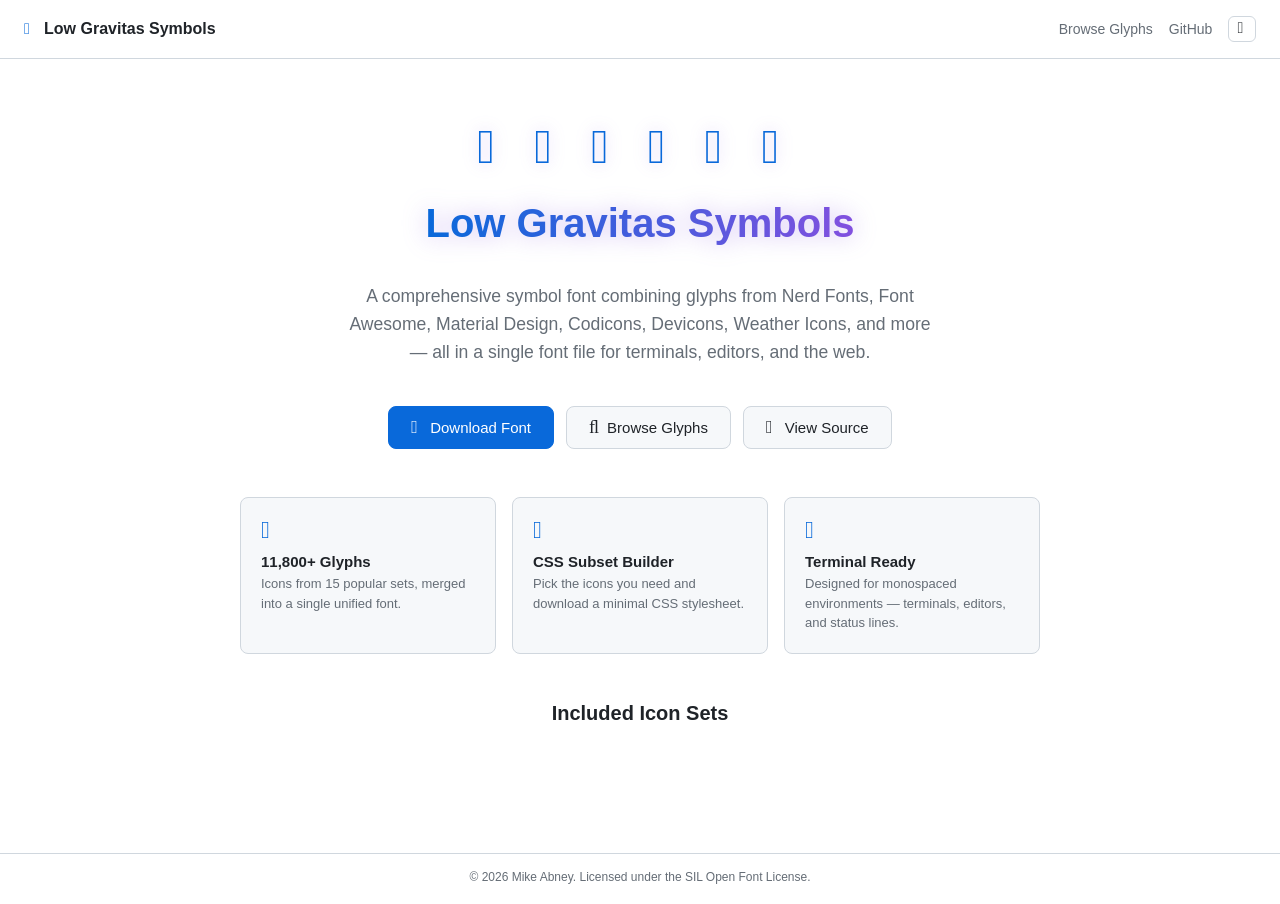
==== site/index.html @ 64779298 "Add GitHub Pages glyph browser site - Landing page with animated gradient title, floating hero icons" ====
<!DOCTYPE html>
<html lang="en">
<head>
<meta charset="UTF-8">
<meta name="viewport" content="width=device-width, initial-scale=1.0">
<title>Low Gravitas Symbols</title>
<style>
@font-face {
  font-family: 'LowGravitasSymbols';
  src: url('LowGravitasSymbols.ttf') format('truetype');
  font-display: swap;
}

*, *::before, *::after { box-sizing: border-box; margin: 0; padding: 0; }

:root {
  --bg: #0d1117;
  --surface: #161b22;
  --border: #30363d;
  --text: #e6edf3;
  --text-dim: #8b949e;
  --accent: #58a6ff;
  --accent-hover: #79c0ff;
  --toast-text: #000;
  --shadow-alpha: 0.4;
  --glow: rgba(188, 140, 255, 0.5);

  --accent-secondary: #bc8cff;
}

@media (prefers-color-scheme: light) {
  :root:not([data-theme="dark"]) {
    --bg: #ffffff; --surface: #f6f8fa; --border: #d0d7de;
    --text: #1f2328; --text-dim: #656d76; --accent: #0969da;
    --accent-hover: #0550ae; --toast-text: #fff; --shadow-alpha: 0.15;
    --glow: rgba(130, 80, 223, 0.4); --accent-secondary: #8250df;
  }
}
[data-theme="light"] {
  --bg: #ffffff; --surface: #f6f8fa; --border: #d0d7de;
  --text: #1f2328; --text-dim: #656d76; --accent: #0969da;
  --accent-hover: #0550ae; --toast-text: #fff; --shadow-alpha: 0.15;
  --glow: rgba(130, 80, 223, 0.4); --accent-secondary: #8250df;
}

body {
  font-family: -apple-system, BlinkMacSystemFont, 'Segoe UI', Helvetica, Arial, sans-serif;
  background: var(--bg);
  color: var(--text);
  min-height: 100vh;
  display: flex;
  flex-direction: column;
}

.lg { font-family: 'LowGravitasSymbols', monospace; }

nav {
  display: flex;
  justify-content: space-between;
  align-items: center;
  padding: 16px 24px;
  border-bottom: 1px solid var(--border);
}

nav .nav-left {
  font-size: 1rem;
  font-weight: 600;
}

nav .nav-right {
  display: flex;
  gap: 16px;
  align-items: center;
}

nav a {
  color: var(--text-dim);
  text-decoration: none;
  font-size: 14px;
  transition: color 0.15s;
}

nav a:hover { color: var(--accent); }

#theme-toggle {
  background: none;
  border: 1px solid var(--border);
  border-radius: 6px;
  padding: 4px 8px;
  cursor: pointer;
  font-size: 16px;
  line-height: 1;
  transition: border-color 0.15s;
  font-family: 'LowGravitasSymbols', monospace;
  color: var(--text);
}
#theme-toggle:hover { border-color: var(--accent); }

main {
  flex: 1;
  display: flex;
  flex-direction: column;
  align-items: center;
  justify-content: center;
  padding: 64px 24px;
  text-align: center;
}


.hero-icons {
  font-family: 'LowGravitasSymbols', monospace;
  font-size: 48px;
  letter-spacing: 12px;
  margin-bottom: 24px;
  color: var(--accent);
  display: flex;
  gap: 16px;
}

.hero-icons span {
  display: inline-block;
  animation: float 3s ease-in-out infinite;
  filter: drop-shadow(0 0 8px var(--glow));
}

.hero-icons span:nth-child(1) { animation-delay: 0s; }
.hero-icons span:nth-child(2) { animation-delay: 0.3s; }
.hero-icons span:nth-child(3) { animation-delay: 0.6s; }
.hero-icons span:nth-child(4) { animation-delay: 0.9s; }
.hero-icons span:nth-child(5) { animation-delay: 1.2s; }
.hero-icons span:nth-child(6) { animation-delay: 1.5s; }

@keyframes float {
  0%, 100% { transform: translateY(0); }
  50% { transform: translateY(-8px); }
}

main h1 {
  font-size: 2.5rem;
  font-weight: 700;
  margin-bottom: 12px;
  background: linear-gradient(90deg, var(--accent), var(--accent-secondary), var(--accent), var(--accent-secondary));
  background-size: 300% 100%;
  -webkit-background-clip: text;
  -webkit-text-fill-color: transparent;
  background-clip: text;
  filter: drop-shadow(0 0 12px var(--glow));
  animation: gradient-shift 12s ease infinite;
}

@keyframes gradient-shift {
  0% { background-position: 0% 50%; }
  50% { background-position: 100% 50%; }
  100% { background-position: 0% 50%; }
}


.version {
  color: var(--text-dim);
  font-size: 14px;
  margin-bottom: 24px;
  font-family: monospace;
}

main p {
  color: var(--text-dim);
  font-size: 1.1rem;
  max-width: 600px;
  line-height: 1.6;
  margin-bottom: 40px;
}

.actions {
  display: flex;
  gap: 12px;
  flex-wrap: wrap;
  justify-content: center;
  margin-bottom: 48px;
}

.btn {
  display: inline-flex;
  align-items: center;
  gap: 8px;
  padding: 10px 22px;
  border-radius: 8px;
  font-size: 15px;
  font-weight: 500;
  text-decoration: none;
  transition: background 0.15s, border-color 0.15s, box-shadow 0.2s;
  cursor: pointer;
  border: 1px solid var(--border);
  color: var(--text);
  background: var(--surface);
}

.btn:hover {
  border-color: var(--accent);
  box-shadow: 0 0 14px var(--glow);
}

.btn.primary {
  background: var(--accent);
  color: var(--toast-text);
  border-color: var(--accent);
}

.btn.primary:hover {
  background: var(--accent-hover);
  border-color: var(--accent-hover);
  box-shadow: 0 0 18px var(--glow);
}

.btn .lg { font-size: 18px; }

.features {
  display: grid;
  grid-template-columns: repeat(auto-fit, minmax(240px, 1fr));
  gap: 16px;
  max-width: 800px;
  width: 100%;
  margin-bottom: 48px;
}

.feature {
  background: var(--surface);
  border: 1px solid var(--border);
  border-radius: 8px;
  padding: 20px;
  text-align: left;
}

.feature .icon {
  font-family: 'LowGravitasSymbols', monospace;
  font-size: 24px;
  margin-bottom: 8px;
  color: var(--accent);
}

.feature h3 { font-size: 15px; margin-bottom: 4px; }
.feature p { font-size: 13px; color: var(--text-dim); margin-bottom: 0; line-height: 1.5; }

.sets-preview {
  max-width: 800px;
  width: 100%;
  margin-bottom: 48px;
}

.sets-preview h2 {
  font-size: 1.25rem;
  margin-bottom: 16px;
}

.sets-grid {
  display: flex;
  flex-wrap: wrap;
  gap: 8px;
  justify-content: center;
}

.set-pill {
  background: var(--surface);
  border: 1px solid var(--border);
  border-radius: 20px;
  padding: 6px 14px;
  font-size: 13px;
  color: var(--text-dim);
  white-space: nowrap;
  text-decoration: none;
  transition: border-color 0.15s;
}

.set-pill {
  transition: border-color 0.15s, box-shadow 0.2s;
}

.set-pill:hover {
  border-color: var(--accent);
  box-shadow: 0 0 12px var(--glow);
}

.set-pill .ct { color: var(--accent); font-family: monospace; margin-left: 4px; }

footer {
  border-top: 1px solid var(--border);
  padding: 16px 24px;
  text-align: center;
  color: var(--text-dim);
  font-size: 12px;
}

footer a { color: var(--text-dim); text-decoration: none; }
footer a:hover { color: var(--accent); }

.fade-in {
  opacity: 0;
  transform: translateY(16px);
  transition: opacity 0.5s ease, transform 0.5s ease;
}

.fade-in.visible {
  opacity: 1;
  transform: translateY(0);
}

@media (prefers-reduced-motion: reduce) {
  .hero-icons span { animation: none; }
  main h1 { animation: none; }
  .fade-in { opacity: 1; transform: none; transition: none; }
}
</style>
</head>
<body>

<nav>
  <span class="nav-left"><span class="lg" style="margin-right:6px;color:var(--accent)">&#xE900;</span> Low Gravitas Symbols</span>
  <div class="nav-right">
    <a href="browser.html">Browse Glyphs</a>
    <a href="https://github.com/mikeabney/low-gravitas-symbol-font">GitHub</a>
    <button id="theme-toggle"></button>
  </div>
</nav>

<main>
  <div class="hero-icons"><span>&#xE702;</span><span>&#xE711;</span><span>&#xE900;</span><span>&#xF121;</span><span>&#xEA73;</span><span>&#xF413;</span></div>
  <h1>Low Gravitas Symbols</h1>
  <div class="version" id="version"></div>
  <p>
    A comprehensive symbol font combining glyphs from Nerd Fonts, Font Awesome,
    Material Design, Codicons, Devicons, Weather Icons, and more &mdash;
    all in a single font file for terminals, editors, and the web.
  </p>

  <div class="actions">
    <a class="btn primary" id="download-btn" href="https://github.com/mikeabney/low-gravitas-symbol-font/releases/latest">
      <span class="lg">&#xF019;</span> Download Font
    </a>
    <a class="btn" href="browser.html">
      <span class="lg">&#xF002;</span> Browse Glyphs
    </a>
    <a class="btn" href="https://github.com/mikeabney/low-gravitas-symbol-font">
      <span class="lg">&#xF09B;</span> View Source
    </a>
  </div>

  <div class="features">
    <div class="feature fade-in">
      <div class="icon">&#xF413;</div>
      <h3>11,800+ Glyphs</h3>
      <p>Icons from 15 popular sets, merged into a single unified font.</p>
    </div>
    <div class="feature fade-in">
      <div class="icon">&#xEA73;</div>
      <h3>CSS Subset Builder</h3>
      <p>Pick the icons you need and download a minimal CSS stylesheet.</p>
    </div>
    <div class="feature fade-in">
      <div class="icon">&#xF489;</div>
      <h3>Terminal Ready</h3>
      <p>Designed for monospaced environments &mdash; terminals, editors, and status lines.</p>
    </div>
  </div>

  <div class="sets-preview fade-in">
    <h2>Included Icon Sets</h2>
    <div class="sets-grid" id="sets-grid"></div>
  </div>
</main>

<footer>
  &copy; 2026 <a href="https://github.com/mikeabney">Mike Abney</a>.
  Licensed under the <a href="https://github.com/mikeabney/low-gravitas-symbol-font/blob/main/LICENSE-FONT">SIL Open Font License</a>.
</footer>

<script>
(function() {
  // Theme
  const themeBtn = document.getElementById('theme-toggle');
  let userTheme = sessionStorage.getItem('theme') || null;
  if (userTheme) document.documentElement.setAttribute('data-theme', userTheme);
  themeBtn.textContent = String.fromCodePoint(0xF050E);
  themeBtn.title = 'Toggle light/dark theme';
  function getTheme() {
    if (userTheme) return userTheme;
    return window.matchMedia('(prefers-color-scheme: light)').matches ? 'light' : 'dark';
  }
  function applyTheme() {
    if (userTheme) document.documentElement.setAttribute('data-theme', userTheme);
    else document.documentElement.removeAttribute('data-theme');
  }
  themeBtn.addEventListener('click', () => { userTheme = getTheme() === 'dark' ? 'light' : 'dark'; sessionStorage.setItem('theme', userTheme); applyTheme(); });
  window.matchMedia('(prefers-color-scheme: light)').addEventListener('change', () => { if (!userTheme) applyTheme(); });

  // Fade-in on scroll
  const fadeObserver = new IntersectionObserver((entries) => {
    entries.forEach((entry, i) => {
      if (entry.isIntersecting) {
        setTimeout(() => entry.target.classList.add('visible'), i * 100);
        fadeObserver.unobserve(entry.target);
      }
    });
  }, { threshold: 0.1 });
  document.querySelectorAll('.fade-in').forEach(el => fadeObserver.observe(el));

  // Count-up animation
  function countUp(el, target, duration) {
    const start = performance.now();
    const update = (now) => {
      const progress = Math.min((now - start) / duration, 1);
      const eased = 1 - Math.pow(1 - progress, 3); // ease-out cubic
      el.textContent = Math.floor(eased * target).toLocaleString();
      if (progress < 1) requestAnimationFrame(update);
      else el.textContent = target.toLocaleString();
    };
    requestAnimationFrame(update);
  }

  // Load manifest for set counts and version
  fetch('glyphs.json')
    .then(r => r.json())
    .then(data => {
      const counts = {};
      data.forEach(g => { counts[g.set] = (counts[g.set] || 0) + 1; });
      const grid = document.getElementById('sets-grid');
      Object.keys(counts).sort().forEach(set => {
        const pill = document.createElement('a');
        pill.className = 'set-pill';
        pill.href = 'browser.html?set=' + encodeURIComponent(set);
        pill.innerHTML = set + '<span class="ct">' + counts[set].toLocaleString() + '</span>';
        grid.appendChild(pill);
      });
      // Show glyph count with animation
      const versionEl = document.getElementById('version');
      const countSpan = document.createElement('span');
      versionEl.appendChild(countSpan);
      countUp(countSpan, data.length, 1200);
      versionEl.insertAdjacentHTML('beforeend', ' glyphs');
    })
    .catch(() => {});

  // Prepend version number
  fetch('VERSION')
    .then(r => r.ok ? r.text() : null)
    .then(v => {
      if (v) {
        const versionEl = document.getElementById('version');
        versionEl.insertAdjacentHTML('afterbegin', 'v' + v.trim() + ' \u00B7 ');
      }
    })
    .catch(() => {});
})();
</script>

</body>
</html>
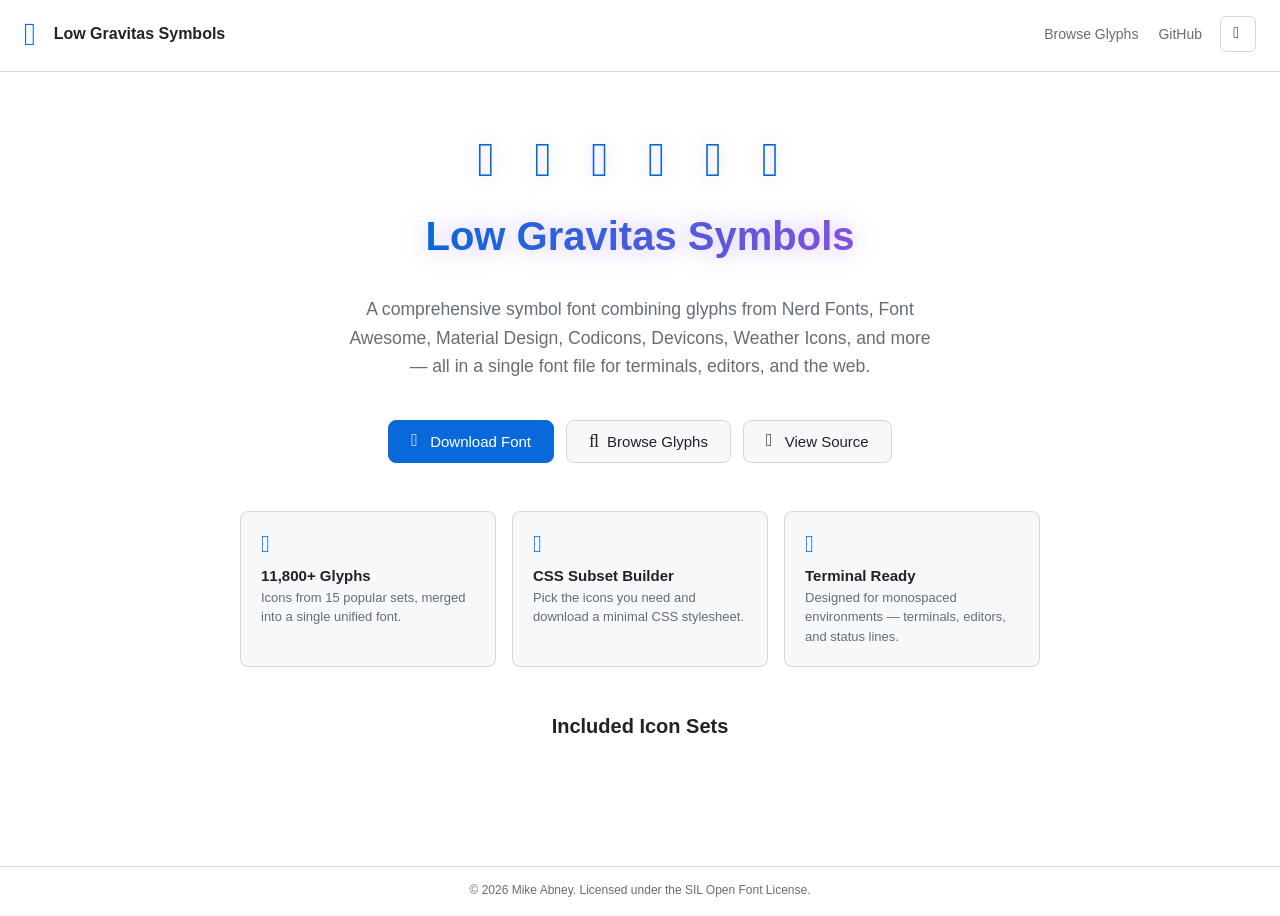
==== commit 27b99750: "Fix Powerline glyph names and overhaul glyph browser site - Fix 18 misnamed Powerline Extra glyphs (" ====
--- a/site/index.html
+++ b/site/index.html
@@ -4,325 +4,22 @@
 <meta charset="UTF-8">
 <meta name="viewport" content="width=device-width, initial-scale=1.0">
 <title>Low Gravitas Symbols</title>
-<style>
-@font-face {
-  font-family: 'LowGravitasSymbols';
-  src: url('LowGravitasSymbols.ttf') format('truetype');
-  font-display: swap;
-}
-
-*, *::before, *::after { box-sizing: border-box; margin: 0; padding: 0; }
-
-:root {
-  --bg: #0d1117;
-  --surface: #161b22;
-  --border: #30363d;
-  --text: #e6edf3;
-  --text-dim: #8b949e;
-  --accent: #58a6ff;
-  --accent-hover: #79c0ff;
-  --toast-text: #000;
-  --shadow-alpha: 0.4;
-  --glow: rgba(188, 140, 255, 0.5);
-
-  --accent-secondary: #bc8cff;
-}
-
-@media (prefers-color-scheme: light) {
-  :root:not([data-theme="dark"]) {
-    --bg: #ffffff; --surface: #f6f8fa; --border: #d0d7de;
-    --text: #1f2328; --text-dim: #656d76; --accent: #0969da;
-    --accent-hover: #0550ae; --toast-text: #fff; --shadow-alpha: 0.15;
-    --glow: rgba(130, 80, 223, 0.4); --accent-secondary: #8250df;
-  }
-}
-[data-theme="light"] {
-  --bg: #ffffff; --surface: #f6f8fa; --border: #d0d7de;
-  --text: #1f2328; --text-dim: #656d76; --accent: #0969da;
-  --accent-hover: #0550ae; --toast-text: #fff; --shadow-alpha: 0.15;
-  --glow: rgba(130, 80, 223, 0.4); --accent-secondary: #8250df;
-}
-
-body {
-  font-family: -apple-system, BlinkMacSystemFont, 'Segoe UI', Helvetica, Arial, sans-serif;
-  background: var(--bg);
-  color: var(--text);
-  min-height: 100vh;
-  display: flex;
-  flex-direction: column;
-}
-
-.lg { font-family: 'LowGravitasSymbols', monospace; }
-
-nav {
-  display: flex;
-  justify-content: space-between;
-  align-items: center;
-  padding: 16px 24px;
-  border-bottom: 1px solid var(--border);
-}
-
-nav .nav-left {
-  font-size: 1rem;
-  font-weight: 600;
-}
-
-nav .nav-right {
-  display: flex;
-  gap: 16px;
-  align-items: center;
-}
-
-nav a {
-  color: var(--text-dim);
-  text-decoration: none;
-  font-size: 14px;
-  transition: color 0.15s;
-}
-
-nav a:hover { color: var(--accent); }
-
-#theme-toggle {
-  background: none;
-  border: 1px solid var(--border);
-  border-radius: 6px;
-  padding: 4px 8px;
-  cursor: pointer;
-  font-size: 16px;
-  line-height: 1;
-  transition: border-color 0.15s;
-  font-family: 'LowGravitasSymbols', monospace;
-  color: var(--text);
-}
-#theme-toggle:hover { border-color: var(--accent); }
-
-main {
-  flex: 1;
-  display: flex;
-  flex-direction: column;
-  align-items: center;
-  justify-content: center;
-  padding: 64px 24px;
-  text-align: center;
-}
-
-
-.hero-icons {
-  font-family: 'LowGravitasSymbols', monospace;
-  font-size: 48px;
-  letter-spacing: 12px;
-  margin-bottom: 24px;
-  color: var(--accent);
-  display: flex;
-  gap: 16px;
-}
-
-.hero-icons span {
-  display: inline-block;
-  animation: float 3s ease-in-out infinite;
-  filter: drop-shadow(0 0 8px var(--glow));
-}
-
-.hero-icons span:nth-child(1) { animation-delay: 0s; }
-.hero-icons span:nth-child(2) { animation-delay: 0.3s; }
-.hero-icons span:nth-child(3) { animation-delay: 0.6s; }
-.hero-icons span:nth-child(4) { animation-delay: 0.9s; }
-.hero-icons span:nth-child(5) { animation-delay: 1.2s; }
-.hero-icons span:nth-child(6) { animation-delay: 1.5s; }
-
-@keyframes float {
-  0%, 100% { transform: translateY(0); }
-  50% { transform: translateY(-8px); }
-}
-
-main h1 {
-  font-size: 2.5rem;
-  font-weight: 700;
-  margin-bottom: 12px;
-  background: linear-gradient(90deg, var(--accent), var(--accent-secondary), var(--accent), var(--accent-secondary));
-  background-size: 300% 100%;
-  -webkit-background-clip: text;
-  -webkit-text-fill-color: transparent;
-  background-clip: text;
-  filter: drop-shadow(0 0 12px var(--glow));
-  animation: gradient-shift 12s ease infinite;
-}
-
-@keyframes gradient-shift {
-  0% { background-position: 0% 50%; }
-  50% { background-position: 100% 50%; }
-  100% { background-position: 0% 50%; }
-}
-
-
-.version {
-  color: var(--text-dim);
-  font-size: 14px;
-  margin-bottom: 24px;
-  font-family: monospace;
-}
-
-main p {
-  color: var(--text-dim);
-  font-size: 1.1rem;
-  max-width: 600px;
-  line-height: 1.6;
-  margin-bottom: 40px;
-}
-
-.actions {
-  display: flex;
-  gap: 12px;
-  flex-wrap: wrap;
-  justify-content: center;
-  margin-bottom: 48px;
-}
-
-.btn {
-  display: inline-flex;
-  align-items: center;
-  gap: 8px;
-  padding: 10px 22px;
-  border-radius: 8px;
-  font-size: 15px;
-  font-weight: 500;
-  text-decoration: none;
-  transition: background 0.15s, border-color 0.15s, box-shadow 0.2s;
-  cursor: pointer;
-  border: 1px solid var(--border);
-  color: var(--text);
-  background: var(--surface);
-}
-
-.btn:hover {
-  border-color: var(--accent);
-  box-shadow: 0 0 14px var(--glow);
-}
-
-.btn.primary {
-  background: var(--accent);
-  color: var(--toast-text);
-  border-color: var(--accent);
-}
-
-.btn.primary:hover {
-  background: var(--accent-hover);
-  border-color: var(--accent-hover);
-  box-shadow: 0 0 18px var(--glow);
-}
-
-.btn .lg { font-size: 18px; }
-
-.features {
-  display: grid;
-  grid-template-columns: repeat(auto-fit, minmax(240px, 1fr));
-  gap: 16px;
-  max-width: 800px;
-  width: 100%;
-  margin-bottom: 48px;
-}
-
-.feature {
-  background: var(--surface);
-  border: 1px solid var(--border);
-  border-radius: 8px;
-  padding: 20px;
-  text-align: left;
-}
-
-.feature .icon {
-  font-family: 'LowGravitasSymbols', monospace;
-  font-size: 24px;
-  margin-bottom: 8px;
-  color: var(--accent);
-}
-
-.feature h3 { font-size: 15px; margin-bottom: 4px; }
-.feature p { font-size: 13px; color: var(--text-dim); margin-bottom: 0; line-height: 1.5; }
-
-.sets-preview {
-  max-width: 800px;
-  width: 100%;
-  margin-bottom: 48px;
-}
-
-.sets-preview h2 {
-  font-size: 1.25rem;
-  margin-bottom: 16px;
-}
-
-.sets-grid {
-  display: flex;
-  flex-wrap: wrap;
-  gap: 8px;
-  justify-content: center;
-}
-
-.set-pill {
-  background: var(--surface);
-  border: 1px solid var(--border);
-  border-radius: 20px;
-  padding: 6px 14px;
-  font-size: 13px;
-  color: var(--text-dim);
-  white-space: nowrap;
-  text-decoration: none;
-  transition: border-color 0.15s;
-}
-
-.set-pill {
-  transition: border-color 0.15s, box-shadow 0.2s;
-}
-
-.set-pill:hover {
-  border-color: var(--accent);
-  box-shadow: 0 0 12px var(--glow);
-}
-
-.set-pill .ct { color: var(--accent); font-family: monospace; margin-left: 4px; }
-
-footer {
-  border-top: 1px solid var(--border);
-  padding: 16px 24px;
-  text-align: center;
-  color: var(--text-dim);
-  font-size: 12px;
-}
-
-footer a { color: var(--text-dim); text-decoration: none; }
-footer a:hover { color: var(--accent); }
-
-.fade-in {
-  opacity: 0;
-  transform: translateY(16px);
-  transition: opacity 0.5s ease, transform 0.5s ease;
-}
-
-.fade-in.visible {
-  opacity: 1;
-  transform: translateY(0);
-}
-
-@media (prefers-reduced-motion: reduce) {
-  .hero-icons span { animation: none; }
-  main h1 { animation: none; }
-  .fade-in { opacity: 1; transform: none; transition: none; }
-}
-</style>
+<link rel="stylesheet" href="common.css">
+<link rel="stylesheet" href="index.css">
 </head>
 <body>
 
 <nav>
-  <span class="nav-left"><span class="lg" style="margin-right:6px;color:var(--accent)">&#xE900;</span> Low Gravitas Symbols</span>
+  <span class="nav-left"><span class="brand" aria-hidden="true">&#xE900;</span> Low Gravitas Symbols</span>
   <div class="nav-right">
     <a href="browser.html">Browse Glyphs</a>
     <a href="https://github.com/mikeabney/low-gravitas-symbol-font">GitHub</a>
-    <button id="theme-toggle"></button>
+    <button id="theme-toggle" aria-label="Toggle light/dark theme"></button>
   </div>
 </nav>
 
 <main>
-  <div class="hero-icons"><span>&#xE702;</span><span>&#xE711;</span><span>&#xE900;</span><span>&#xF121;</span><span>&#xEA73;</span><span>&#xF413;</span></div>
+  <div class="hero-icons" aria-hidden="true"><span>&#xE702;</span><span>&#xE711;</span><span>&#xE900;</span><span>&#xF121;</span><span>&#xEA73;</span><span>&#xF413;</span></div>
   <h1>Low Gravitas Symbols</h1>
   <div class="version" id="version"></div>
   <p>
@@ -333,30 +30,30 @@
 
   <div class="actions">
     <a class="btn primary" id="download-btn" href="https://github.com/mikeabney/low-gravitas-symbol-font/releases/latest">
-      <span class="lg">&#xF019;</span> Download Font
+      <span class="lg" aria-hidden="true">&#xF019;</span> Download Font
     </a>
     <a class="btn" href="browser.html">
-      <span class="lg">&#xF002;</span> Browse Glyphs
+      <span class="lg" aria-hidden="true">&#xF002;</span> Browse Glyphs
     </a>
     <a class="btn" href="https://github.com/mikeabney/low-gravitas-symbol-font">
-      <span class="lg">&#xF09B;</span> View Source
+      <span class="lg" aria-hidden="true">&#xF09B;</span> View Source
     </a>
   </div>
 
   <div class="features">
     <div class="feature fade-in">
-      <div class="icon">&#xF413;</div>
-      <h3>11,800+ Glyphs</h3>
+      <div class="icon" aria-hidden="true">&#xF413;</div>
+      <h2>11,800+ Glyphs</h2>
       <p>Icons from 15 popular sets, merged into a single unified font.</p>
     </div>
     <div class="feature fade-in">
-      <div class="icon">&#xEA73;</div>
-      <h3>CSS Subset Builder</h3>
+      <div class="icon" aria-hidden="true">&#xEA73;</div>
+      <h2>CSS Subset Builder</h2>
       <p>Pick the icons you need and download a minimal CSS stylesheet.</p>
     </div>
     <div class="feature fade-in">
-      <div class="icon">&#xF489;</div>
-      <h3>Terminal Ready</h3>
+      <div class="icon" aria-hidden="true">&#xF489;</div>
+      <h2>Terminal Ready</h2>
       <p>Designed for monospaced environments &mdash; terminals, editors, and status lines.</p>
     </div>
   </div>
--- a/site/common.css
+++ b/site/common.css
@@ -0,0 +1,133 @@
+@font-face {
+  font-family: 'LowGravitasSymbols';
+  src: url('LowGravitasSymbols.ttf') format('truetype');
+  font-display: swap;
+}
+
+*, *::before, *::after { box-sizing: border-box; margin: 0; padding: 0; }
+
+:root {
+  --bg: #0d1117;
+  --surface: #161b22;
+  --border: #30363d;
+  --text: #e6edf3;
+  --text-dim: #8b949e;
+  --accent: #58a6ff;
+  --accent-hover: #79c0ff;
+  --toast-text: #000;
+  --shadow-alpha: 0.4;
+  --glow: rgba(188, 140, 255, 0.5);
+  --accent-secondary: #bc8cff;
+}
+
+@media (prefers-color-scheme: light) {
+  :root:not([data-theme="dark"]) {
+    --bg: #ffffff; --surface: #f6f8fa; --border: #d0d7de;
+    --text: #1f2328; --text-dim: #656d76; --accent: #0969da;
+    --accent-hover: #0550ae; --toast-text: #fff; --shadow-alpha: 0.15;
+    --glow: rgba(130, 80, 223, 0.4); --accent-secondary: #8250df;
+  }
+}
+[data-theme="light"] {
+  --bg: #ffffff; --surface: #f6f8fa; --border: #d0d7de;
+  --text: #1f2328; --text-dim: #656d76; --accent: #0969da;
+  --accent-hover: #0550ae; --toast-text: #fff; --shadow-alpha: 0.15;
+  --glow: rgba(130, 80, 223, 0.4); --accent-secondary: #8250df;
+}
+
+body {
+  font-family: -apple-system, BlinkMacSystemFont, 'Segoe UI', Helvetica, Arial, sans-serif;
+  background: var(--bg);
+  color: var(--text);
+  min-height: 100vh;
+}
+
+.lg { font-family: 'LowGravitasSymbols', monospace; }
+
+.sr-only {
+  position: absolute;
+  width: 1px;
+  height: 1px;
+  padding: 0;
+  margin: -1px;
+  overflow: hidden;
+  clip: rect(0, 0, 0, 0);
+  white-space: nowrap;
+  border: 0;
+}
+
+.skip-link {
+  position: absolute;
+  top: -40px;
+  left: 0;
+  background: var(--accent);
+  color: var(--toast-text);
+  padding: 8px 16px;
+  z-index: 100;
+  text-decoration: none;
+  font-size: 14px;
+  transition: top 0.15s;
+}
+.skip-link:focus { top: 0; }
+
+nav {
+  display: flex;
+  justify-content: space-between;
+  align-items: baseline;
+  padding: 16px 24px;
+  border-bottom: 1px solid var(--border);
+}
+
+nav .nav-left {
+  font-size: 1rem;
+  font-weight: 600;
+}
+
+nav .nav-left .brand {
+  font-family: 'LowGravitasSymbols', monospace;
+  color: var(--accent);
+  font-size: 2em;
+  margin-right: 6px;
+  vertical-align: -0.2em;
+}
+
+nav .nav-right {
+  display: flex;
+  gap: 12px;
+  align-items: center;
+}
+
+nav a {
+  color: var(--text-dim);
+  text-decoration: none;
+  font-size: 14px;
+  padding: 4px 2px;
+  transition: color 0.15s;
+}
+nav a:hover { color: var(--accent); }
+
+#theme-toggle {
+  background: none;
+  border: 1px solid var(--border);
+  border-radius: 6px;
+  padding: 8px 10px;
+  min-width: 36px;
+  min-height: 36px;
+  cursor: pointer;
+  font-size: 16px;
+  line-height: 1;
+  transition: border-color 0.15s;
+  font-family: 'LowGravitasSymbols', monospace;
+  color: var(--text);
+}
+#theme-toggle:hover { border-color: var(--accent); }
+
+footer {
+  border-top: 1px solid var(--border);
+  padding: 16px 24px;
+  text-align: center;
+  color: var(--text-dim);
+  font-size: 12px;
+}
+footer a { color: var(--text-dim); text-decoration: none; }
+footer a:hover { color: var(--accent); }
--- a/site/index.css
+++ b/site/index.css
@@ -0,0 +1,202 @@
+body {
+  display: flex;
+  flex-direction: column;
+}
+
+nav .nav-right { gap: 16px; }
+
+main {
+  flex: 1;
+  display: flex;
+  flex-direction: column;
+  align-items: center;
+  justify-content: center;
+  padding: 64px 24px;
+  text-align: center;
+}
+
+.hero-icons {
+  font-family: 'LowGravitasSymbols', monospace;
+  font-size: 48px;
+  letter-spacing: 12px;
+  margin-bottom: 24px;
+  color: var(--accent);
+  display: flex;
+  gap: 16px;
+}
+
+.hero-icons span {
+  display: inline-block;
+  animation: float 3s ease-in-out infinite;
+  filter: drop-shadow(0 0 8px var(--glow));
+}
+
+.hero-icons span:nth-child(1) { animation-delay: 0s; }
+.hero-icons span:nth-child(2) { animation-delay: 0.3s; }
+.hero-icons span:nth-child(3) { animation-delay: 0.6s; }
+.hero-icons span:nth-child(4) { animation-delay: 0.9s; }
+.hero-icons span:nth-child(5) { animation-delay: 1.2s; }
+.hero-icons span:nth-child(6) { animation-delay: 1.5s; }
+
+@keyframes float {
+  0%, 100% { transform: translateY(0); }
+  50% { transform: translateY(-8px); }
+}
+
+main h1 {
+  font-size: 2.5rem;
+  font-weight: 700;
+  margin-bottom: 12px;
+  background: linear-gradient(90deg, var(--accent), var(--accent-secondary), var(--accent), var(--accent-secondary));
+  background-size: 300% 100%;
+  -webkit-background-clip: text;
+  -webkit-text-fill-color: transparent;
+  background-clip: text;
+  filter: drop-shadow(0 0 12px var(--glow));
+  animation: gradient-shift 12s ease infinite;
+}
+
+@keyframes gradient-shift {
+  0% { background-position: 0% 50%; }
+  50% { background-position: 100% 50%; }
+  100% { background-position: 0% 50%; }
+}
+
+.version {
+  color: var(--text-dim);
+  font-size: 14px;
+  margin-bottom: 24px;
+  font-family: monospace;
+}
+
+main p {
+  color: var(--text-dim);
+  font-size: 1.1rem;
+  max-width: 600px;
+  line-height: 1.6;
+  margin-bottom: 40px;
+}
+
+.actions {
+  display: flex;
+  gap: 12px;
+  flex-wrap: wrap;
+  justify-content: center;
+  margin-bottom: 48px;
+}
+
+.btn {
+  display: inline-flex;
+  align-items: center;
+  gap: 8px;
+  padding: 10px 22px;
+  border-radius: 8px;
+  font-size: 15px;
+  font-weight: 500;
+  text-decoration: none;
+  transition: background 0.15s, border-color 0.15s, box-shadow 0.2s;
+  cursor: pointer;
+  border: 1px solid var(--border);
+  color: var(--text);
+  background: var(--surface);
+}
+
+.btn:hover {
+  border-color: var(--accent);
+  box-shadow: 0 0 14px var(--glow);
+}
+
+.btn.primary {
+  background: var(--accent);
+  color: var(--toast-text);
+  border-color: var(--accent);
+}
+
+.btn.primary:hover {
+  background: var(--accent-hover);
+  border-color: var(--accent-hover);
+  box-shadow: 0 0 18px var(--glow);
+}
+
+.btn .lg { font-size: 18px; }
+
+.features {
+  display: grid;
+  grid-template-columns: repeat(auto-fit, minmax(240px, 1fr));
+  gap: 16px;
+  max-width: 800px;
+  width: 100%;
+  margin-bottom: 48px;
+}
+
+.feature {
+  background: var(--surface);
+  border: 1px solid var(--border);
+  border-radius: 8px;
+  padding: 20px;
+  text-align: left;
+}
+
+.feature .icon {
+  font-family: 'LowGravitasSymbols', monospace;
+  font-size: 24px;
+  margin-bottom: 8px;
+  color: var(--accent);
+}
+
+.feature h2 { font-size: 15px; font-weight: 600; margin-bottom: 4px; }
+.feature p { font-size: 13px; color: var(--text-dim); margin-bottom: 0; line-height: 1.5; }
+
+.sets-preview {
+  max-width: 800px;
+  width: 100%;
+  margin-bottom: 48px;
+}
+
+.sets-preview h2 {
+  font-size: 1.25rem;
+  margin-bottom: 16px;
+}
+
+.sets-grid {
+  display: flex;
+  flex-wrap: wrap;
+  gap: 8px;
+  justify-content: center;
+}
+
+.set-pill {
+  background: var(--surface);
+  border: 1px solid var(--border);
+  border-radius: 20px;
+  padding: 6px 14px;
+  font-size: 13px;
+  color: var(--text-dim);
+  white-space: nowrap;
+  text-decoration: none;
+  transition: border-color 0.15s, box-shadow 0.2s;
+}
+
+.set-pill:hover {
+  border-color: var(--accent);
+  box-shadow: 0 0 12px var(--glow);
+}
+
+.set-pill .ct { color: var(--accent); font-family: monospace; margin-left: 4px; }
+
+.fade-in {
+  opacity: 0;
+  transform: translateY(16px);
+  transition: opacity 0.5s ease, transform 0.5s ease;
+}
+
+.fade-in.visible {
+  opacity: 1;
+  transform: translateY(0);
+}
+
+@media (prefers-reduced-motion: reduce) {
+  .hero-icons span { animation: none; }
+  main h1 { animation: none; }
+  .fade-in { opacity: 1; transform: none; transition: none; }
+}
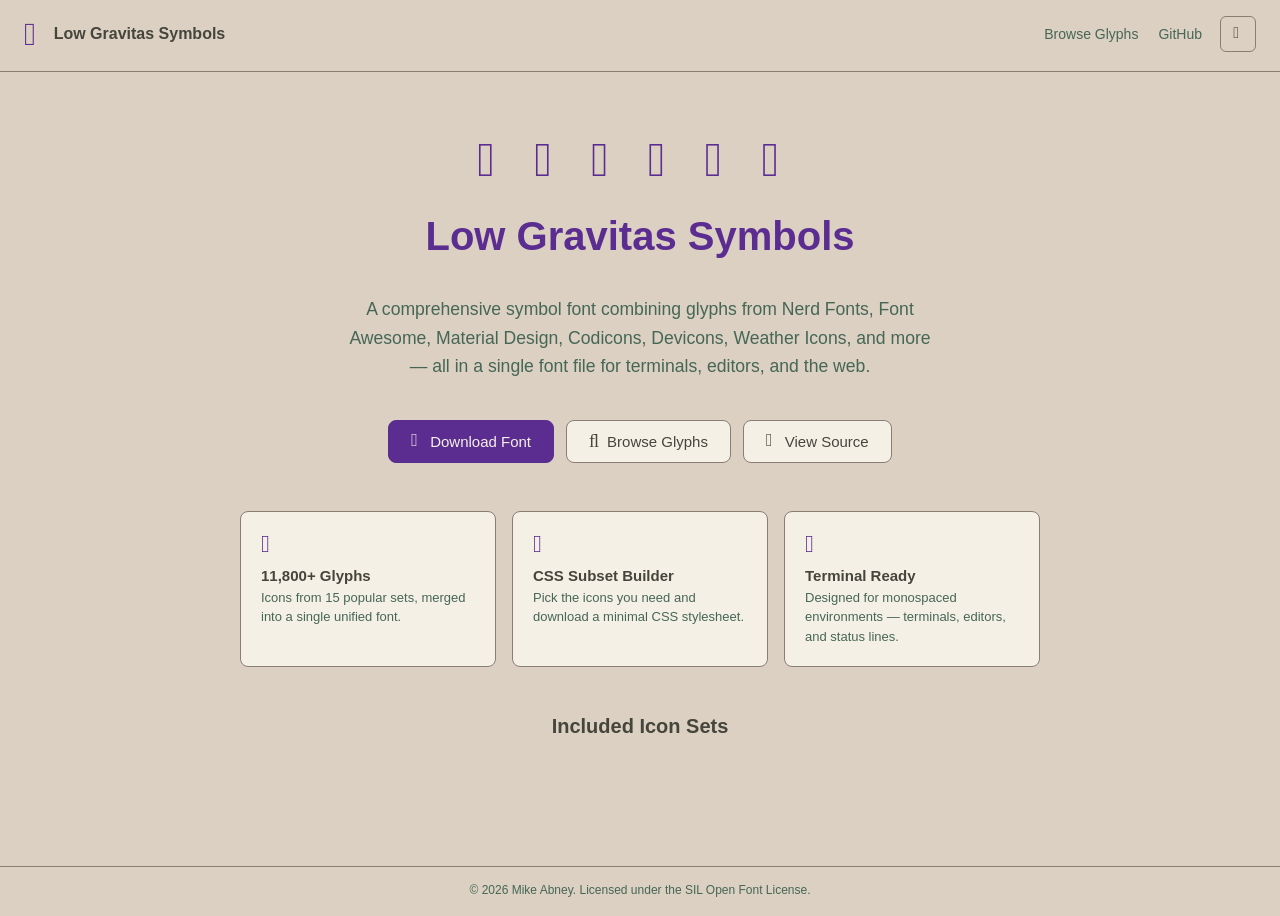
==== commit bd1ae733: "Apply Low Gravitas Zen color theme to site - Add low-gravitas-zen.css providing warm-toned palette w" ====
--- a/site/index.html
+++ b/site/index.html
@@ -4,6 +4,7 @@
 <meta charset="UTF-8">
 <meta name="viewport" content="width=device-width, initial-scale=1.0">
 <title>Low Gravitas Symbols</title>
+<link rel="stylesheet" href="low-gravitas-zen.css">
 <link rel="stylesheet" href="common.css">
 <link rel="stylesheet" href="index.css">
 </head>
--- a/site/low-gravitas-zen.css
+++ b/site/low-gravitas-zen.css
@@ -0,0 +1,186 @@
+/* Low Gravitas Zen v1.2.0 — CSS Color Tokens
+   GENERATED from palette.toml — do not edit by hand.
+   https://github.com/low-gravitas/low-gravitas-zen-theme
+
+   Usage:
+     <link rel="stylesheet" href="low-gravitas-zen.css">
+
+   Dark mode (default):  just works — :root provides dark palette.
+   Light mode:           add data-theme="light" to <html>, or let
+                         prefers-color-scheme handle it automatically.
+   Manual toggle:        swap data-theme between "dark" and "light".
+
+   Raw palette vars:     --lgz-red, --lgz-bg-deep, --lgz-accent, etc.
+   Semantic aliases:     --bg, --surface, --text, --accent, --danger, etc.
+*/
+
+/* ── Raw palette (dark — default) ────────────────────────────────────────── */
+
+:root,
+[data-theme="dark"] {
+  --lgz-black: #5f5f5f;
+  --lgz-red: #c9615e;
+  --lgz-green: #70be9b;
+  --lgz-yellow: #e2d072;
+  --lgz-blue: #5580aa;
+  --lgz-magenta: #d38dbb;
+  --lgz-cyan: #7bd8db;
+  --lgz-white: #e2e2d5;
+  --lgz-bright-black: #82a092;
+  --lgz-bright-red: #ec8e8c;
+  --lgz-bright-green: #a9f9d5;
+  --lgz-bright-yellow: #e6d7ae;
+  --lgz-bright-blue: #a3cbf5;
+  --lgz-bright-magenta: #fbbee8;
+  --lgz-bright-cyan: #a1e5e8;
+  --lgz-bright-white: #fffefe;
+  --lgz-bg-deep: #100c00;
+  --lgz-bg-mid: #20190c;
+  --lgz-bg-raised: #302318;
+  --lgz-selection: #40463c;
+  --lgz-cursor: #86766d;
+  --lgz-accent: #ffff86;
+  --lgz-terminal-selection-bg: #2b413e;
+  --lgz-terminal-selection-fg: #cddd8c;
+  --lgz-error: #f44747;
+  --lgz-pure-white: #ffffff;
+}
+
+/* ── Raw palette (light) ─────────────────────────────────────────────────── */
+
+[data-theme="light"] {
+  --lgz-black: #474747;
+  --lgz-red: #a83e3c;
+  --lgz-green: #1a6b4d;
+  --lgz-yellow: #6a5510;
+  --lgz-blue: #2e5a80;
+  --lgz-magenta: #7d3e69;
+  --lgz-cyan: #005f62;
+  --lgz-white: #45453c;
+  --lgz-bright-black: #466656;
+  --lgz-bright-red: #c03030;
+  --lgz-bright-green: #008050;
+  --lgz-bright-yellow: #7d6b00;
+  --lgz-bright-blue: #1670aa;
+  --lgz-bright-magenta: #a8408a;
+  --lgz-bright-cyan: #009095;
+  --lgz-bright-white: #2a2a28;
+  --lgz-bg-deep: #f5f0e6;
+  --lgz-bg-mid: #e8e0d4;
+  --lgz-bg-raised: #dbd0c2;
+  --lgz-selection: #c8cec0;
+  --lgz-cursor: #8a7e74;
+  --lgz-accent: #5c2d91;
+  --lgz-terminal-selection-bg: #b8cac6;
+  --lgz-terminal-selection-fg: #3a4228;
+  --lgz-error: #cc2020;
+  --lgz-pure-white: #000000;
+}
+
+@media (prefers-color-scheme: light) {
+  :root:not([data-theme="dark"]) {
+    --lgz-black: #474747;
+    --lgz-red: #a83e3c;
+    --lgz-green: #1a6b4d;
+    --lgz-yellow: #6a5510;
+    --lgz-blue: #2e5a80;
+    --lgz-magenta: #7d3e69;
+    --lgz-cyan: #005f62;
+    --lgz-white: #45453c;
+    --lgz-bright-black: #466656;
+    --lgz-bright-red: #c03030;
+    --lgz-bright-green: #008050;
+    --lgz-bright-yellow: #7d6b00;
+    --lgz-bright-blue: #1670aa;
+    --lgz-bright-magenta: #a8408a;
+    --lgz-bright-cyan: #009095;
+    --lgz-bright-white: #2a2a28;
+    --lgz-bg-deep: #f5f0e6;
+    --lgz-bg-mid: #e8e0d4;
+    --lgz-bg-raised: #dbd0c2;
+    --lgz-selection: #c8cec0;
+    --lgz-cursor: #8a7e74;
+    --lgz-accent: #5c2d91;
+    --lgz-terminal-selection-bg: #b8cac6;
+    --lgz-terminal-selection-fg: #3a4228;
+    --lgz-error: #cc2020;
+    --lgz-pure-white: #000000;
+  }
+}
+
+/* ── Semantic aliases (dark — default) ───────────────────────────────────── */
+
+:root,
+[data-theme="dark"] {
+  --bg: var(--lgz-bg-deep);
+  --surface: var(--lgz-bg-mid);
+  --surface-raised: var(--lgz-bg-raised);
+  --border: var(--lgz-cursor);
+  --border-dim: var(--lgz-selection);
+  --text: var(--lgz-white);
+  --text-dim: var(--lgz-bright-black);
+  --accent-secondary: var(--lgz-magenta);
+  --danger: var(--lgz-red);
+  --success: var(--lgz-green);
+  --warning: var(--lgz-yellow);
+  --info: var(--lgz-cyan);
+  --link: var(--lgz-bright-blue);
+  --selection-bg: var(--lgz-terminal-selection-bg);
+  --selection-fg: var(--lgz-terminal-selection-fg);
+  --text-on-accent: var(--lgz-bg-deep);
+  --accent: var(--lgz-accent);
+  --error: var(--lgz-error);
+}
+
+/* ── Semantic aliases (light) ────────────────────────────────────────────── */
+
+[data-theme="light"] {
+  --bg: var(--lgz-bg-deep);
+  --surface: var(--lgz-bg-mid);
+  --surface-raised: var(--lgz-bg-raised);
+  --border: var(--lgz-cursor);
+  --border-dim: var(--lgz-selection);
+  --text: var(--lgz-white);
+  --text-dim: var(--lgz-bright-black);
+  --accent-secondary: var(--lgz-magenta);
+  --danger: var(--lgz-red);
+  --success: var(--lgz-green);
+  --warning: var(--lgz-yellow);
+  --info: var(--lgz-cyan);
+  --link: var(--lgz-bright-blue);
+  --selection-bg: var(--lgz-terminal-selection-bg);
+  --selection-fg: var(--lgz-terminal-selection-fg);
+  --text-on-accent: var(--lgz-bg-deep);
+  --accent: var(--lgz-accent);
+  --error: var(--lgz-error);
+}
+
+@media (prefers-color-scheme: light) {
+  :root:not([data-theme="dark"]) {
+    --bg: var(--lgz-bg-deep);
+    --surface: var(--lgz-bg-mid);
+    --surface-raised: var(--lgz-bg-raised);
+    --border: var(--lgz-cursor);
+    --border-dim: var(--lgz-selection);
+    --text: var(--lgz-white);
+    --text-dim: var(--lgz-bright-black);
+    --accent-secondary: var(--lgz-magenta);
+    --danger: var(--lgz-red);
+    --success: var(--lgz-green);
+    --warning: var(--lgz-yellow);
+    --info: var(--lgz-cyan);
+    --link: var(--lgz-bright-blue);
+    --selection-bg: var(--lgz-terminal-selection-bg);
+    --selection-fg: var(--lgz-terminal-selection-fg);
+    --text-on-accent: var(--lgz-bg-deep);
+    --accent: var(--lgz-accent);
+    --error: var(--lgz-error);
+  }
+}
+
+/* ── Selection ───────────────────────────────────────────────────────────── */
+
+::selection {
+  background: var(--selection-bg);
+  color: var(--selection-fg);
+}
--- a/site/common.css
+++ b/site/common.css
@@ -6,38 +6,21 @@
 
 *, *::before, *::after { box-sizing: border-box; margin: 0; padding: 0; }
 
+/* Bridge variables: map site-specific names to Low Gravitas Zen palette */
 :root {
-  --bg: #0d1117;
-  --surface: #161b22;
-  --border: #30363d;
-  --text: #e6edf3;
-  --text-dim: #8b949e;
-  --accent: #58a6ff;
-  --accent-hover: #79c0ff;
-  --toast-text: #000;
+  --accent-hover: var(--lgz-bright-blue);
+  --toast-text: var(--text-on-accent);
   --shadow-alpha: 0.4;
-  --glow: rgba(188, 140, 255, 0.5);
-  --accent-secondary: #bc8cff;
-}
-
-@media (prefers-color-scheme: light) {
-  :root:not([data-theme="dark"]) {
-    --bg: #ffffff; --surface: #f6f8fa; --border: #d0d7de;
-    --text: #1f2328; --text-dim: #656d76; --accent: #0969da;
-    --accent-hover: #0550ae; --toast-text: #fff; --shadow-alpha: 0.15;
-    --glow: rgba(130, 80, 223, 0.4); --accent-secondary: #8250df;
-  }
+  --glow: rgba(128, 64, 208, 0.4);
+  --backdrop-alpha: 0.6;
 }
 [data-theme="light"] {
-  --bg: #ffffff; --surface: #f6f8fa; --border: #d0d7de;
-  --text: #1f2328; --text-dim: #656d76; --accent: #0969da;
-  --accent-hover: #0550ae; --toast-text: #fff; --shadow-alpha: 0.15;
-  --glow: rgba(130, 80, 223, 0.4); --accent-secondary: #8250df;
+  --glow: rgba(128, 64, 208, 0.3);
 }
 
 body {
   font-family: -apple-system, BlinkMacSystemFont, 'Segoe UI', Helvetica, Arial, sans-serif;
-  background: var(--bg);
+  background: var(--surface-raised);
   color: var(--text);
   min-height: 100vh;
 }
--- a/site/index.css
+++ b/site/index.css
@@ -28,7 +28,6 @@
 .hero-icons span {
   display: inline-block;
   animation: float 3s ease-in-out infinite;
-  filter: drop-shadow(0 0 8px var(--glow));
 }
 
 .hero-icons span:nth-child(1) { animation-delay: 0s; }
@@ -47,19 +46,7 @@
   font-size: 2.5rem;
   font-weight: 700;
   margin-bottom: 12px;
-  background: linear-gradient(90deg, var(--accent), var(--accent-secondary), var(--accent), var(--accent-secondary));
-  background-size: 300% 100%;
-  -webkit-background-clip: text;
-  -webkit-text-fill-color: transparent;
-  background-clip: text;
-  filter: drop-shadow(0 0 12px var(--glow));
-  animation: gradient-shift 12s ease infinite;
-}
-
-@keyframes gradient-shift {
-  0% { background-position: 0% 50%; }
-  50% { background-position: 100% 50%; }
-  100% { background-position: 0% 50%; }
+  color: var(--accent);
 }
 
 .version {
@@ -98,7 +85,7 @@
   cursor: pointer;
   border: 1px solid var(--border);
   color: var(--text);
-  background: var(--surface);
+  background: var(--bg);
 }
 
 .btn:hover {
@@ -130,7 +117,7 @@
 }
 
 .feature {
-  background: var(--surface);
+  background: var(--bg);
   border: 1px solid var(--border);
   border-radius: 8px;
   padding: 20px;
@@ -166,7 +153,7 @@
 }
 
 .set-pill {
-  background: var(--surface);
+  background: var(--bg);
   border: 1px solid var(--border);
   border-radius: 20px;
   padding: 6px 14px;
@@ -197,6 +184,5 @@
 
 @media (prefers-reduced-motion: reduce) {
   .hero-icons span { animation: none; }
-  main h1 { animation: none; }
   .fade-in { opacity: 1; transform: none; transition: none; }
 }
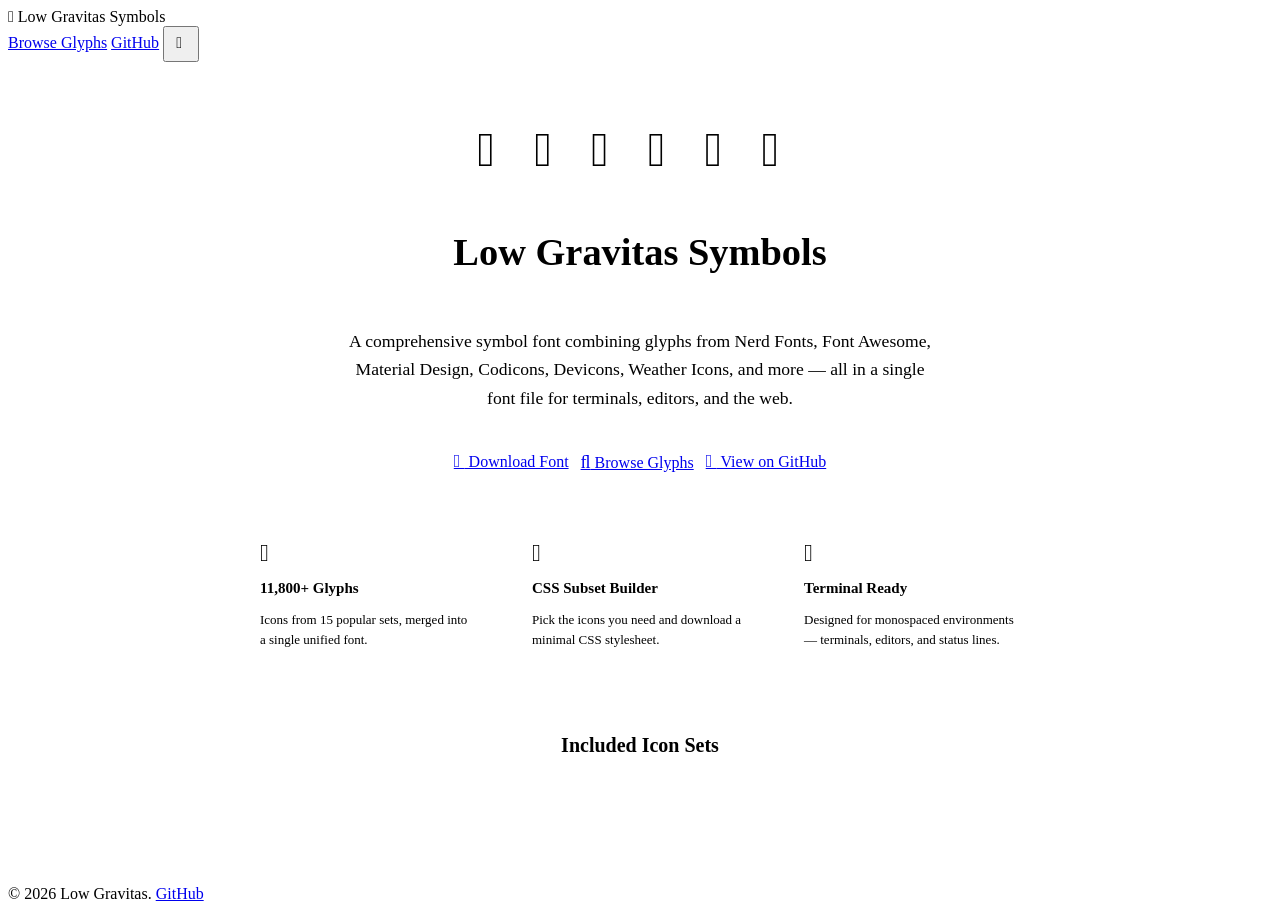
==== commit 5a34867e: "Migrate site to shared hub CSS and add GitHub App dispatch - Replace local common.css and low-gravit" ====
--- a/site/index.html
+++ b/site/index.html
@@ -4,8 +4,9 @@
 <meta charset="UTF-8">
 <meta name="viewport" content="width=device-width, initial-scale=1.0">
 <title>Low Gravitas Symbols</title>
-<link rel="stylesheet" href="low-gravitas-zen.css">
-<link rel="stylesheet" href="common.css">
+<link rel="stylesheet" href="https://low-gravitas.github.io/low-gravitas-zen.css">
+<link rel="stylesheet" href="https://low-gravitas.github.io/low-gravitas-common.css">
+<link rel="stylesheet" href="symbols.css">
 <link rel="stylesheet" href="index.css">
 </head>
 <body>
@@ -14,7 +15,7 @@
   <span class="nav-left"><span class="brand" aria-hidden="true">&#xE900;</span> Low Gravitas Symbols</span>
   <div class="nav-right">
     <a href="browser.html">Browse Glyphs</a>
-    <a href="https://github.com/mikeabney/low-gravitas-symbol-font">GitHub</a>
+    <a href="https://github.com/low-gravitas/low-gravitas-symbol-font">GitHub</a>
     <button id="theme-toggle" aria-label="Toggle light/dark theme"></button>
   </div>
 </nav>
@@ -30,14 +31,14 @@
   </p>
 
   <div class="actions">
-    <a class="btn primary" id="download-btn" href="https://github.com/mikeabney/low-gravitas-symbol-font/releases/latest">
+    <a class="btn primary" id="download-btn" href="https://github.com/low-gravitas/low-gravitas-symbol-font/releases/latest">
       <span class="lg" aria-hidden="true">&#xF019;</span> Download Font
     </a>
     <a class="btn" href="browser.html">
       <span class="lg" aria-hidden="true">&#xF002;</span> Browse Glyphs
     </a>
-    <a class="btn" href="https://github.com/mikeabney/low-gravitas-symbol-font">
-      <span class="lg" aria-hidden="true">&#xF09B;</span> View Source
+    <a class="btn" href="https://github.com/low-gravitas/low-gravitas-symbol-font">
+      <span class="lg" aria-hidden="true">&#xF09B;</span> View on GitHub
     </a>
   </div>
 
@@ -66,8 +67,7 @@
 </main>
 
 <footer>
-  &copy; 2026 <a href="https://github.com/mikeabney">Mike Abney</a>.
-  Licensed under the <a href="https://github.com/mikeabney/low-gravitas-symbol-font/blob/main/LICENSE-FONT">SIL Open Font License</a>.
+  &copy; 2026 Low Gravitas. <a href="https://github.com/low-gravitas/low-gravitas-symbol-font">GitHub</a>
 </footer>
 
 <script>
--- a/site/symbols.css
+++ b/site/symbols.css
@@ -0,0 +1,24 @@
+/* Symbol font registration and site-specific overrides */
+
+@font-face {
+  font-family: 'LowGravitasSymbols';
+  src: url('LowGravitasSymbols.ttf') format('truetype');
+  font-display: swap;
+}
+
+.lg { font-family: 'LowGravitasSymbols', monospace; }
+
+/* Override shared theme toggle to use icon style */
+#theme-toggle {
+  padding: 8px 10px;
+  min-width: 36px;
+  min-height: 36px;
+  font-size: 16px;
+  line-height: 1;
+  font-family: 'LowGravitasSymbols', monospace;
+}
+
+/* Site-specific bridge variables */
+:root {
+  --backdrop-alpha: 0.6;
+}
--- a/site/index.css
+++ b/site/index.css
@@ -1,12 +1,8 @@
-body {
-  display: flex;
-  flex-direction: column;
-}
+/* Index page styles — shared layout from low-gravitas-common.css */
 
-nav .nav-right { gap: 16px; }
+h2 { color: var(--lgz-yellow); }
 
 main {
-  flex: 1;
   display: flex;
   flex-direction: column;
   align-items: center;
@@ -43,7 +39,7 @@
 }
 
 main h1 {
-  font-size: 2.5rem;
+  font-size: 2.4rem;
   font-weight: 700;
   margin-bottom: 12px;
   color: var(--accent);
@@ -72,33 +68,10 @@
   margin-bottom: 48px;
 }
 
-.btn {
-  display: inline-flex;
-  align-items: center;
-  gap: 8px;
-  padding: 10px 22px;
-  border-radius: 8px;
-  font-size: 15px;
-  font-weight: 500;
-  text-decoration: none;
-  transition: background 0.15s, border-color 0.15s, box-shadow 0.2s;
-  cursor: pointer;
-  border: 1px solid var(--border);
-  color: var(--text);
-  background: var(--bg);
-}
+/* Override shared .btn for darker background */
+.btn { background: var(--bg); }
 
-.btn:hover {
-  border-color: var(--accent);
-  box-shadow: 0 0 14px var(--glow);
-}
-
-.btn.primary {
-  background: var(--accent);
-  color: var(--toast-text);
-  border-color: var(--accent);
-}
-
+/* Override shared .btn.primary for hover effect */
 .btn.primary:hover {
   background: var(--accent-hover);
   border-color: var(--accent-hover);
@@ -131,7 +104,7 @@
   color: var(--accent);
 }
 
-.feature h2 { font-size: 15px; font-weight: 600; margin-bottom: 4px; }
+.feature h2 { font-size: 15px; font-weight: 600; margin-bottom: 4px; color: var(--text); }
 .feature p { font-size: 13px; color: var(--text-dim); margin-bottom: 0; line-height: 1.5; }
 
 .sets-preview {
@@ -171,18 +144,6 @@
 
 .set-pill .ct { color: var(--accent); font-family: monospace; margin-left: 4px; }
 
-.fade-in {
-  opacity: 0;
-  transform: translateY(16px);
-  transition: opacity 0.5s ease, transform 0.5s ease;
-}
-
-.fade-in.visible {
-  opacity: 1;
-  transform: translateY(0);
-}
-
 @media (prefers-reduced-motion: reduce) {
   .hero-icons span { animation: none; }
-  .fade-in { opacity: 1; transform: none; transition: none; }
 }
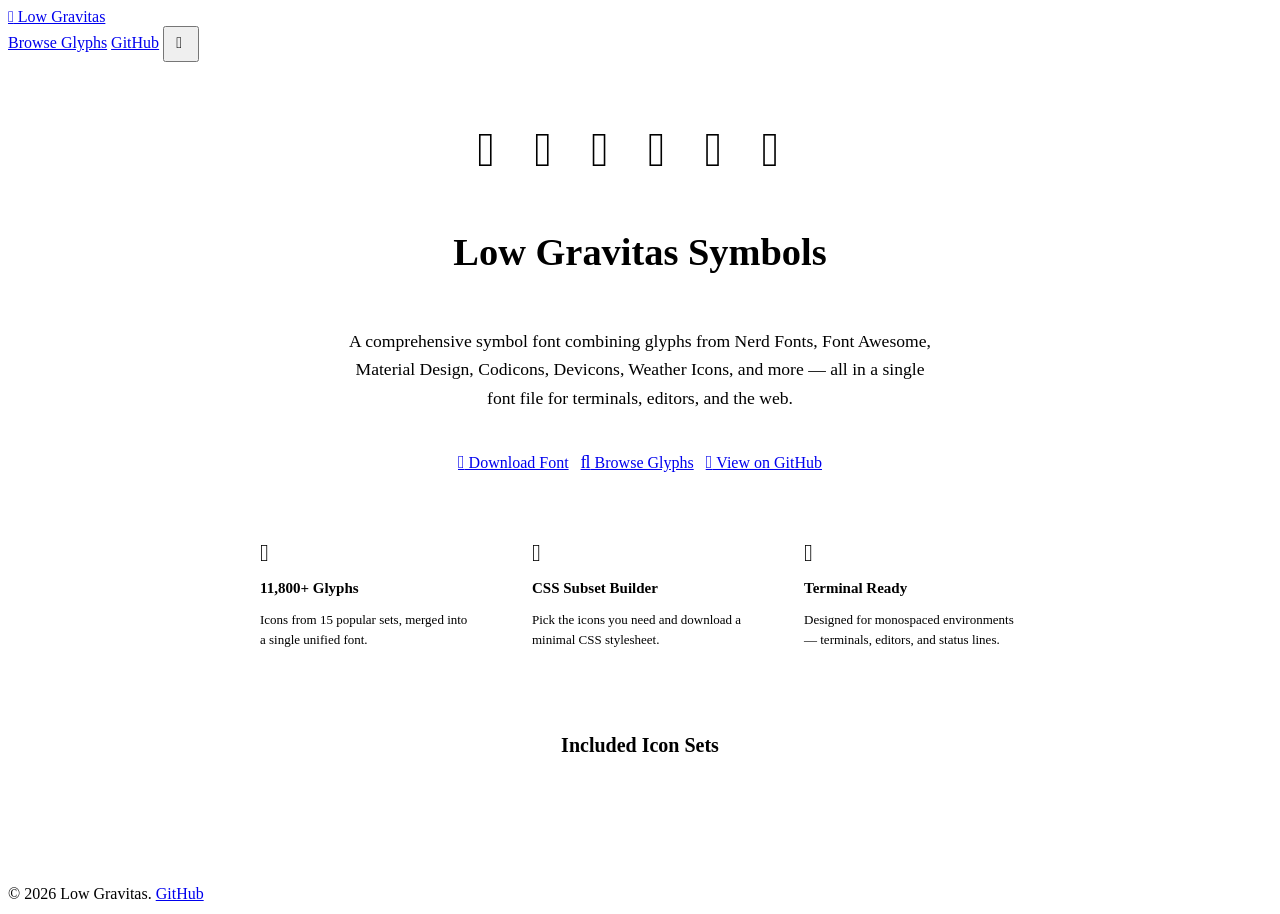
==== commit 6431f6c9: "fix: update nav brand to link to site root and move .lg class to common CSS Co-Authored-By: Claude S" ====
--- a/site/index.html
+++ b/site/index.html
@@ -12,7 +12,7 @@
 <body>
 
 <nav>
-  <span class="nav-left"><span class="brand" aria-hidden="true">&#xE900;</span> Low Gravitas Symbols</span>
+  <a href="/" class="nav-left"><span class="brand" aria-hidden="true">&#xE900;</span> Low Gravitas</a>
   <div class="nav-right">
     <a href="browser.html">Browse Glyphs</a>
     <a href="https://github.com/low-gravitas/low-gravitas-symbol-font">GitHub</a>
--- a/site/symbols.css
+++ b/site/symbols.css
@@ -5,8 +5,6 @@
   src: url('LowGravitasSymbols.ttf') format('truetype');
   font-display: swap;
 }
-
-.lg { font-family: 'LowGravitasSymbols', monospace; }
 
 /* Override shared theme toggle to use icon style */
 #theme-toggle {
